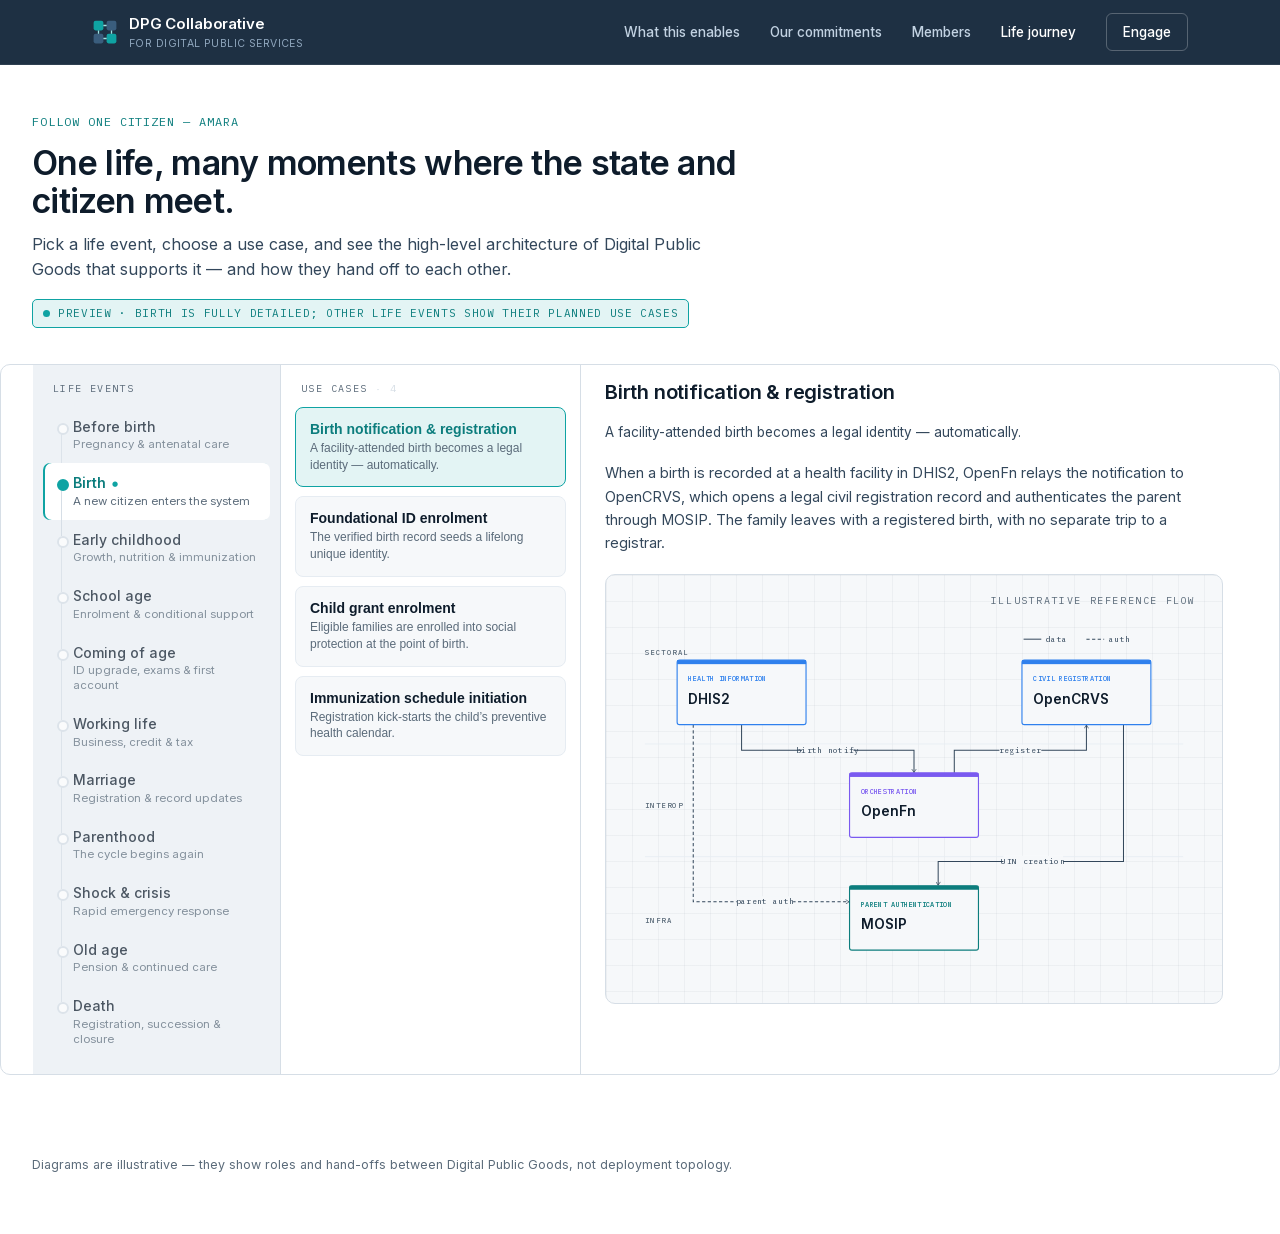
==== site/journey.html @ 52675257 "feat: add static site (homepage + journey explorer) with Pages deploy Build a deployable static site" ====
<!DOCTYPE html>
<html lang="en">
<head>
<meta charset="UTF-8">
<meta name="viewport" content="width=device-width, initial-scale=1.0">
<title>Life Journey — DPG Collaborative for Digital Public Services</title>
<meta name="description" content="Follow one citizen through the moments where the state and citizen meet, and see the high-level architecture of Digital Public Goods that supports each life event.">

<meta property="og:type" content="website">
<meta property="og:site_name" content="DPG Collaborative">
<meta property="og:title" content="Life Journey — DPG Collaborative">
<meta property="og:description" content="One life, many moments where the state and citizen meet. See how Digital Public Goods hand off to each other.">
<meta name="twitter:card" content="summary_large_image">
<meta name="twitter:title" content="Life Journey — DPG Collaborative">
<meta name="twitter:description" content="One life, many moments where the state and citizen meet.">

<link rel="icon" href="assets/favicon.svg" type="image/svg+xml">
<link rel="stylesheet" href="assets/css/base.css">
<link rel="stylesheet" href="assets/css/journey.css">
</head>
<body>

<nav>
  <div class="wrap">
    <a class="brand" href="index.html">
      <svg class="mark" viewBox="0 0 32 32" fill="none">
        <rect x="2" y="2" width="12" height="12" rx="2.5" fill="#0fa3a3"/>
        <rect x="18" y="2" width="12" height="12" rx="2.5" fill="#3a5d7d"/>
        <rect x="2" y="18" width="12" height="12" rx="2.5" fill="#3a5d7d"/>
        <rect x="18" y="18" width="12" height="12" rx="2.5" fill="#0fa3a3"/>
        <path d="M14 8h4M8 14v4M24 14v4M14 24h4" stroke="#9fe6e6" stroke-width="1.6"/>
      </svg>
      <div><b>DPG Collaborative</b><span>for Digital Public Services</span></div>
    </a>
    <div class="nlinks">
      <a href="index.html#value">What this enables</a>
      <a href="index.html#principles">Our commitments</a>
      <a href="index.html#members">Members</a>
      <a href="journey.html" class="active">Life journey</a>
      <a href="index.html#doors" class="nbtn">Engage</a>
    </div>
  </div>
</nav>

<div class="intro">
  <div class="eyebrow">Follow one citizen — Amara</div>
  <h1>One life, many moments where the state and citizen meet.</h1>
  <p>Pick a life event, choose a use case, and see the high-level architecture of Digital Public Goods that supports it — and how they hand off to each other.</p>
  <div class="preview-note">Preview · Birth is fully detailed; other life events show their planned use cases</div>
</div>

<div class="explorer">
  <div class="panel col-events">
    <div class="panel-head">Life events</div>
    <div class="events-list" id="eventsList"></div>
  </div>
  <div class="panel col-cases">
    <div class="panel-head">Use cases <span id="caseCount" style="color:var(--rule)"></span></div>
    <div class="cases-list" id="casesList"></div>
  </div>
  <div class="panel col-schema">
    <div class="schema-title">
      <h2 id="schemaTitle">Select a use case</h2>
      <p id="schemaSummary">The supporting DPG architecture appears here.</p>
    </div>
    <div class="schema-body" id="schemaBody"></div>
  </div>
</div>

<div class="foot">
  Diagrams are illustrative — they show roles and hand-offs between Digital Public Goods, not deployment topology.
</div>

<script src="assets/js/journey.js"></script>
</body>
</html>
---- site/assets/css/base.css ----
/* ============================================================
   base.css — shared foundations and chrome for the DPG Collaborative site.
   Tokens, reset, navigation, buttons, section scaffolding and footer
   are shared by every page; page-specific styles live in home.css / journey.css.
   ============================================================ */

@import url('../fonts/fonts.css');

:root{
  --navy:#0b1f33; --navy-2:#102a44; --slate:#1d3a57; --ink:#0e1c2b;
  --paper:#f6f8fa; --paper-2:#eef2f6; --line:#d6dee6; --muted:#5b6b7a;
  --teal:#0fa3a3; --teal-deep:#0c7d7d; --white:#ffffff; --signal:#2f80ed;
}
*{box-sizing:border-box;margin:0;padding:0}
html{scroll-behavior:smooth}
body{font-family:'Inter',system-ui,sans-serif;color:var(--ink);background:var(--white);line-height:1.55;-webkit-font-smoothing:antialiased;}
.mono{font-family:'IBM Plex Mono',monospace}
.wrap{max-width:1160px;margin:0 auto;padding:0 32px}
a{color:inherit;text-decoration:none}
h1,h2,h3{line-height:1.12;letter-spacing:-0.02em;font-weight:600}

/* ---- Nav ---- */
nav{position:sticky;top:0;z-index:50;background:rgba(11,31,51,.92);backdrop-filter:blur(8px);border-bottom:1px solid rgba(255,255,255,.08);}
nav .wrap{display:flex;align-items:center;justify-content:space-between;height:64px}
.brand{display:flex;align-items:center;gap:11px;color:#fff}
.mark{width:26px;height:26px;flex:none}
.brand b{font-weight:600;font-size:15px;letter-spacing:-0.01em}
.brand span{display:block;font-size:10.5px;color:#8fa6bd;letter-spacing:.04em;text-transform:uppercase;margin-top:1px}
.nlinks{display:flex;gap:30px;align-items:center}
.nlinks a{color:#c2d2e2;font-size:13.5px;font-weight:500}
.nlinks a:hover{color:#fff}
.nlinks a.active{color:#fff}
.nbtn{border:1px solid rgba(255,255,255,.25);padding:8px 16px;border-radius:6px;color:#fff !important;font-size:13px;}
.nbtn:hover{background:rgba(255,255,255,.08);border-color:rgba(255,255,255,.45)}
@media(max-width:820px){.nlinks a:not(.nbtn){display:none}}

/* ---- Buttons ---- */
.btn{display:inline-flex;align-items:center;gap:9px;padding:13px 22px;border-radius:7px;font-size:14.5px;font-weight:500;transition:.15s;}
.btn-pri{background:var(--teal);color:#03252a}
.btn-pri:hover{background:#16b8b8}
.btn-ghost{border:1px solid rgba(255,255,255,.28);color:#fff}
.btn-ghost:hover{background:rgba(255,255,255,.07)}
.btn svg{width:15px;height:15px}

/* ---- Section scaffolding ---- */
section{padding:88px 0}
.tag{font-family:'IBM Plex Mono',monospace;font-size:12px;color:var(--teal-deep);letter-spacing:.08em;text-transform:uppercase;margin-bottom:16px;display:block;}
h2{font-size:clamp(26px,3.2vw,38px);max-width:24ch;margin-bottom:18px}
.section-lede{font-size:17px;color:var(--muted);max-width:66ch}
.alt{background:var(--paper)}

/* ---- Footer ---- */
footer{background:#081726;color:#8ba0b5;padding:54px 0 40px;font-size:13.5px}
footer .wrap{display:flex;justify-content:space-between;gap:30px;flex-wrap:wrap}
footer .brand b{color:#fff}
footer a{color:#8ba0b5}
footer a:hover{color:#fff}
.fcols{display:flex;gap:60px;flex-wrap:wrap}
.fcol b{display:block;color:#cddae6;font-size:12px;text-transform:uppercase;letter-spacing:.06em;margin-bottom:14px;font-weight:600}
.fcol a{display:block;margin-bottom:9px}
.fnote{border-top:1px solid rgba(255,255,255,.08);margin-top:42px;padding-top:22px;font-size:12px;color:#62788d}
---- site/assets/css/journey.css ----
/* ============================================================
   journey.css — the citizen life-journey explorer.
   Reskinned onto the site's navy/teal/Inter system. Structure and
   interaction match the original prototype; palette and type are aligned
   with home.css. Category colours stay distinct (teal / blue / violet)
   so the diagram bands remain legible.
   ============================================================ */

:root{
  --ink-soft:#33475b;
  --paper-warm:#eef2f6;
  --paper-deep:#e3e9f0;
  --rule:#d6dee6;
  --rule-soft:#e6ecf2;
  --accent:#0c7d7d;
  --accent-soft:#e3f4f4;
  --font-display:'Inter',system-ui,sans-serif;
  --font-body:'Inter',system-ui,sans-serif;
  --font-mono:'IBM Plex Mono',ui-monospace,monospace;
  /* diagram band colours */
  --cat-infra:#0c7d7d;   /* infrastructure — teal */
  --cat-sect:#2f80ed;    /* sectoral — blue */
  --cat-interop:#7a5af0; /* interop — violet */
}

body{font-size:15px}

/* ===== Intro ===== */
.intro{max-width:1280px;margin:0 auto;padding:48px 32px 8px}
.intro .eyebrow{font-family:var(--font-mono);font-size:12px;letter-spacing:.08em;text-transform:uppercase;color:var(--teal-deep);margin-bottom:12px}
.intro h1{font-family:var(--font-display);font-weight:600;font-size:clamp(26px,3.2vw,34px);line-height:1.12;letter-spacing:-0.02em;max-width:760px;margin-bottom:12px}
.intro p{color:var(--ink-soft);max-width:700px;font-size:16px}
.preview-note{display:inline-flex;align-items:center;gap:8px;margin-top:18px;font-family:var(--font-mono);font-size:11px;letter-spacing:.06em;text-transform:uppercase;color:var(--teal-deep);border:1px solid var(--teal);border-radius:5px;padding:5px 10px;background:var(--accent-soft)}
.preview-note::before{content:'';width:7px;height:7px;border-radius:50%;background:var(--teal)}

/* ===== Layout ===== */
.explorer{max-width:1280px;margin:28px auto 80px;padding:0 32px;display:grid;grid-template-columns:248px 300px 1fr;gap:0;border:1px solid var(--rule);border-radius:10px;overflow:hidden;background:#fff;min-height:640px}
.panel{min-width:0}
.panel-head{font-family:var(--font-mono);font-size:10px;letter-spacing:.14em;text-transform:uppercase;color:var(--muted);padding:16px 20px 10px}

/* Panel 1: events */
.col-events{background:var(--paper-warm);border-right:1px solid var(--rule)}
.events-list{padding:0 10px 16px}
.event-item{position:relative;display:block;width:100%;text-align:left;background:none;border:none;cursor:pointer;padding:11px 12px 11px 30px;border-radius:7px;font-family:var(--font-body);transition:background .14s ease}
.event-item:hover{background:rgba(15,163,163,.06)}
.event-item .ev-title{display:block;font-size:14px;font-weight:600;color:var(--ink);line-height:1.25}
.event-item .ev-sub{display:block;font-size:11.5px;color:var(--muted);margin-top:2px;line-height:1.3}
.event-item::before{content:'';position:absolute;left:14px;top:16px;width:8px;height:8px;border-radius:50%;background:#fff;border:2px solid var(--rule);z-index:2}
.events-list .event-item:not(:last-child)::after{content:'';position:absolute;left:17.5px;top:24px;width:1px;height:calc(100% - 8px);background:var(--rule);z-index:1}
.event-item.active{background:#fff;box-shadow:inset 2px 0 0 var(--teal)}
.event-item.active::before{background:var(--teal);border-color:var(--teal)}
.event-item.active .ev-title{color:var(--teal-deep)}
.event-item.deep .ev-title::after{content:'\25CF';color:var(--teal);font-size:7px;vertical-align:middle;margin-left:6px}
.event-item.scaffold{opacity:.72}
.event-item.scaffold .ev-title{font-weight:500}

/* Panel 2: use cases */
.col-cases{border-right:1px solid var(--rule);background:#fff}
.cases-list{padding:0 14px 16px}
.case-item{display:block;width:100%;text-align:left;background:var(--paper);border:1px solid var(--rule-soft);cursor:pointer;padding:13px 14px;border-radius:8px;margin-bottom:9px;transition:all .14s ease}
.case-item:hover{border-color:var(--teal);background:#fff}
.case-item .case-title{font-size:14px;font-weight:600;color:var(--ink)}
.case-item .case-sum{font-size:12px;color:var(--muted);margin-top:3px;line-height:1.4}
.case-item.active{border-color:var(--teal);background:var(--accent-soft)}
.case-item.active .case-title{color:var(--teal-deep)}
.case-item.stub{opacity:.66}
.case-item.stub .case-title::after{content:'planned';font-family:var(--font-mono);font-size:8.5px;letter-spacing:.1em;text-transform:uppercase;color:var(--muted);border:1px solid var(--rule);border-radius:3px;padding:1px 4px;margin-left:8px;vertical-align:middle;font-weight:400}
.cases-empty{padding:8px 20px;color:var(--muted);font-size:13px}

/* Panel 3: schema */
.col-schema{background:#fff}
.schema-title{padding:16px 24px 4px}
.schema-title h2{font-family:var(--font-display);font-weight:600;font-size:20px;color:var(--ink);line-height:1.15;letter-spacing:-0.01em}
.schema-title p{color:var(--ink-soft);font-size:13.5px;margin-top:4px;max-width:520px}
.schema-body{padding:8px 24px 28px}
.case-desc{color:var(--ink-soft);font-size:14.5px;line-height:1.6;max-width:600px;margin:6px 0 20px}

/* canvas card */
.canvas{border:1px solid var(--rule);border-radius:10px;background:var(--paper);padding:18px 26px;background-image:linear-gradient(rgba(11,31,51,.04) 1px, transparent 1px),linear-gradient(90deg, rgba(11,31,51,.04) 1px, transparent 1px);background-size:26px 26px}
.canvas-cap{font-family:var(--font-mono);font-size:10px;letter-spacing:.16em;text-transform:uppercase;color:var(--muted);text-align:right;margin-bottom:6px}

/* SVG node styles */
.nr{fill:var(--paper);stroke-width:1.4}
.nname{font-family:var(--font-display);font-weight:600;font-size:17px;fill:var(--ink)}
.nname.sm{font-size:15px}
.ndesc{font-family:var(--font-body);font-size:11px;fill:var(--muted)}
.ntag{font-family:var(--font-mono);font-size:8.7px;letter-spacing:.05em;font-weight:500}
.fl{stroke:var(--ink-soft);stroke-width:1.25;fill:none}
.fl.dashed{stroke-dasharray:4 3}
.fllabel{font-family:var(--font-mono);font-size:9.5px;fill:var(--ink-soft);letter-spacing:.04em}
.glabel{font-family:var(--font-mono);font-size:9px;letter-spacing:.2em;font-weight:500;fill:var(--muted)}
.gline{stroke:#e6edf3;stroke-width:1}

/* placeholder */
.schema-placeholder{display:flex;flex-direction:column;align-items:center;justify-content:center;text-align:center;color:var(--muted);height:380px;gap:10px;border:1px dashed var(--rule);border-radius:10px}
.schema-placeholder .big{font-family:var(--font-display);font-size:19px;color:var(--ink-soft);font-weight:600;letter-spacing:-0.01em}
.schema-placeholder .mono{font-family:var(--font-mono);font-size:11px;letter-spacing:.08em}

.foot{max-width:1280px;margin:0 auto 60px;padding:0 32px;color:var(--muted);font-size:12.5px}

@media (max-width:1000px){
  .explorer{grid-template-columns:1fr}
  .col-events,.col-cases{border-right:none;border-bottom:1px solid var(--rule)}
}
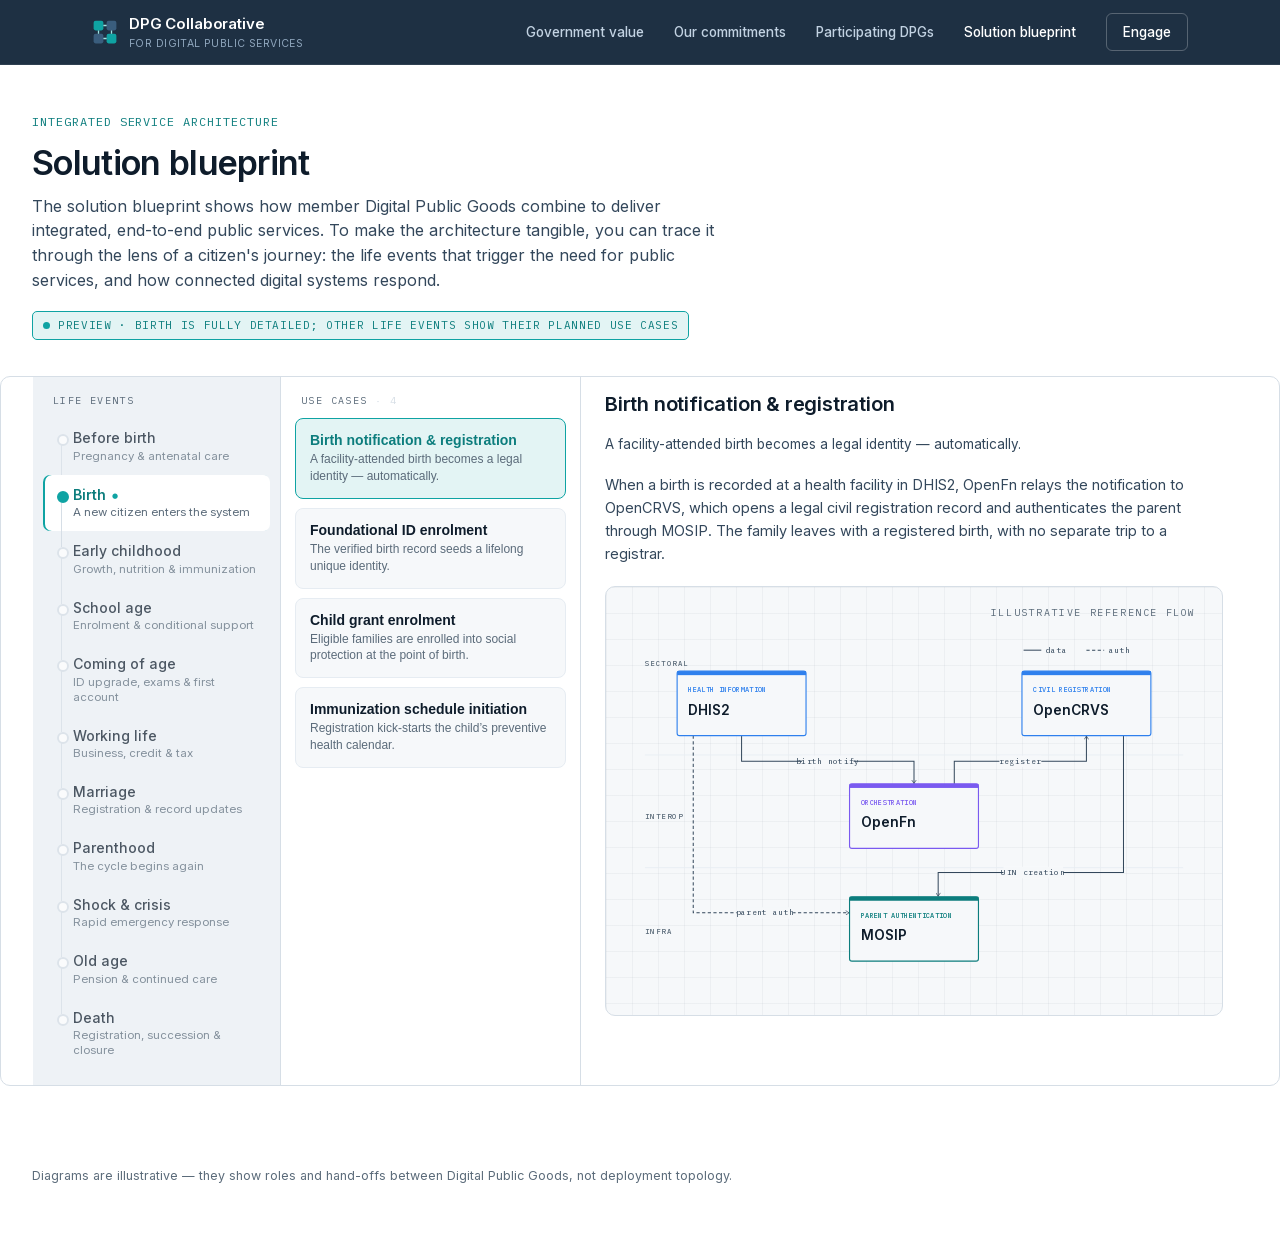
==== commit 133c6c68: "Update site navigation labels Signed-off-by: Jeremi Joslin <jeremi@joslin.fr>" ====
--- a/site/journey.html
+++ b/site/journey.html
@@ -3,22 +3,25 @@
 <head>
 <meta charset="UTF-8">
 <meta name="viewport" content="width=device-width, initial-scale=1.0">
-<title>Life Journey — DPG Collaborative for Digital Public Services</title>
-<meta name="description" content="Follow one citizen through the moments where the state and citizen meet, and see the high-level architecture of Digital Public Goods that supports each life event.">
+<meta name="theme-color" content="#0b1f33">
+<title>Solution blueprint - DPG Collaborative for Digital Public Services</title>
+<meta name="description" content="See how participating Digital Public Goods combine to deliver integrated, end-to-end public services through the lens of citizen life events.">
 
 <meta property="og:type" content="website">
 <meta property="og:site_name" content="DPG Collaborative">
-<meta property="og:title" content="Life Journey — DPG Collaborative">
-<meta property="og:description" content="One life, many moments where the state and citizen meet. See how Digital Public Goods hand off to each other.">
+<meta property="og:title" content="Solution blueprint - DPG Collaborative">
+<meta property="og:description" content="See how participating Digital Public Goods combine to deliver integrated, end-to-end public services through the lens of citizen life events.">
 <meta name="twitter:card" content="summary_large_image">
-<meta name="twitter:title" content="Life Journey — DPG Collaborative">
-<meta name="twitter:description" content="One life, many moments where the state and citizen meet.">
+<meta name="twitter:title" content="Solution blueprint - DPG Collaborative">
+<meta name="twitter:description" content="See how participating Digital Public Goods combine to deliver integrated, end-to-end public services.">
 
 <link rel="icon" href="assets/favicon.svg" type="image/svg+xml">
 <link rel="stylesheet" href="assets/css/base.css">
 <link rel="stylesheet" href="assets/css/journey.css">
 </head>
 <body>
+
+<a class="skip-link" href="#content">Skip to content</a>
 
 <nav>
   <div class="wrap">
@@ -32,20 +35,23 @@
       </svg>
       <div><b>DPG Collaborative</b><span>for Digital Public Services</span></div>
     </a>
-    <div class="nlinks">
-      <a href="index.html#value">What this enables</a>
+    <button class="nav-burger" aria-label="Open menu" aria-expanded="false" aria-controls="navlinks">
+      <svg viewBox="0 0 24 24" fill="none" stroke="currentColor" stroke-width="2" aria-hidden="true"><path d="M3 6h18M3 12h18M3 18h18"/></svg>
+    </button>
+    <div class="nlinks" id="navlinks">
+      <a href="index.html#value">Government value</a>
       <a href="index.html#principles">Our commitments</a>
-      <a href="index.html#members">Members</a>
-      <a href="journey.html" class="active">Life journey</a>
+      <a href="index.html#members">Participating DPGs</a>
+      <a href="journey.html" class="active">Solution blueprint</a>
       <a href="index.html#doors" class="nbtn">Engage</a>
     </div>
   </div>
 </nav>
 
-<div class="intro">
-  <div class="eyebrow">Follow one citizen — Amara</div>
-  <h1>One life, many moments where the state and citizen meet.</h1>
-  <p>Pick a life event, choose a use case, and see the high-level architecture of Digital Public Goods that supports it — and how they hand off to each other.</p>
+<div class="intro" id="content">
+  <div class="eyebrow">Integrated service architecture</div>
+  <h1>Solution blueprint</h1>
+  <p>The solution blueprint shows how member Digital Public Goods combine to deliver integrated, end-to-end public services. To make the architecture tangible, you can trace it through the lens of a citizen's journey: the life events that trigger the need for public services, and how connected digital systems respond.</p>
   <div class="preview-note">Preview · Birth is fully detailed; other life events show their planned use cases</div>
 </div>
 
@@ -71,6 +77,7 @@
   Diagrams are illustrative — they show roles and hand-offs between Digital Public Goods, not deployment topology.
 </div>
 
+<script src="assets/js/nav.js" defer></script>
 <script src="assets/js/journey.js"></script>
 </body>
 </html>
--- a/site/assets/css/base.css
+++ b/site/assets/css/base.css
@@ -19,6 +19,16 @@
 a{color:inherit;text-decoration:none}
 h1,h2,h3{line-height:1.12;letter-spacing:-0.02em;font-weight:600}
 
+/* ---- Accessibility ---- */
+:focus-visible{outline:2px solid var(--teal);outline-offset:3px;border-radius:4px}
+.btn-pri:focus-visible{outline-color:#03252a}
+.skip-link{position:fixed;left:12px;top:-60px;z-index:100;background:var(--teal);color:#03252a;padding:10px 16px;border-radius:7px;font-size:14px;font-weight:600;transition:top .15s}
+.skip-link:focus{top:12px}
+@media (prefers-reduced-motion: reduce){
+  html{scroll-behavior:auto}
+  *,*::before,*::after{transition-duration:.01ms !important;animation-duration:.01ms !important}
+}
+
 /* ---- Nav ---- */
 nav{position:sticky;top:0;z-index:50;background:rgba(11,31,51,.92);backdrop-filter:blur(8px);border-bottom:1px solid rgba(255,255,255,.08);}
 nav .wrap{display:flex;align-items:center;justify-content:space-between;height:64px}
@@ -32,7 +42,31 @@
 .nlinks a.active{color:#fff}
 .nbtn{border:1px solid rgba(255,255,255,.25);padding:8px 16px;border-radius:6px;color:#fff !important;font-size:13px;}
 .nbtn:hover{background:rgba(255,255,255,.08);border-color:rgba(255,255,255,.45)}
-@media(max-width:820px){.nlinks a:not(.nbtn){display:none}}
+
+/* Hamburger: hidden on desktop, shown when the link row collapses. */
+.nav-burger{display:none;background:none;border:1px solid rgba(255,255,255,.18);border-radius:7px;padding:7px;color:#fff;cursor:pointer;line-height:0}
+.nav-burger svg{width:20px;height:20px;display:block}
+.nav-burger:hover{background:rgba(255,255,255,.08)}
+
+@media(max-width:820px){
+  .nav-burger{display:inline-flex;align-items:center;justify-content:center}
+  /* Links drop into a panel under the bar; the bar keeps brand + burger. */
+  .nlinks{
+    position:absolute;top:64px;left:0;right:0;
+    flex-direction:column;align-items:stretch;gap:0;
+    background:var(--navy);
+    border-bottom:1px solid rgba(255,255,255,.10);
+    box-shadow:0 12px 24px -16px rgba(0,0,0,.6);
+    padding:6px 0;
+    max-height:0;overflow:hidden;visibility:hidden;
+    transition:max-height .24s ease,visibility 0s linear .24s;
+  }
+  nav.open .nlinks{max-height:340px;visibility:visible;transition:max-height .26s ease}
+  .nlinks a{padding:13px 32px;font-size:15px}
+  .nlinks a:hover{background:rgba(255,255,255,.06)}
+  .nbtn{border:none;border-radius:0;color:#5fd6d6 !important;padding:13px 32px}
+  .nbtn:hover{background:rgba(255,255,255,.06);border:none}
+}
 
 /* ---- Buttons ---- */
 .btn{display:inline-flex;align-items:center;gap:9px;padding:13px 22px;border-radius:7px;font-size:14.5px;font-weight:500;transition:.15s;}
--- a/site/assets/css/journey.css
+++ b/site/assets/css/journey.css
@@ -1,5 +1,5 @@
 /* ============================================================
-   journey.css — the citizen life-journey explorer.
+   journey.css - the solution blueprint explorer.
    Reskinned onto the site's navy/teal/Inter system. Structure and
    interaction match the original prototype; palette and type are aligned
    with home.css. Category colours stay distinct (teal / blue / violet)
@@ -102,3 +102,10 @@
   .explorer{grid-template-columns:1fr}
   .col-events,.col-cases{border-right:none;border-bottom:1px solid var(--rule)}
 }
+
+/* Below ~560px the SVG would shrink its labels to ~8px; let it scroll
+   horizontally instead so the flow stays legible. */
+@media (max-width:560px){
+  .canvas{overflow-x:auto;-webkit-overflow-scrolling:touch}
+  .canvas svg{min-width:460px}
+}
